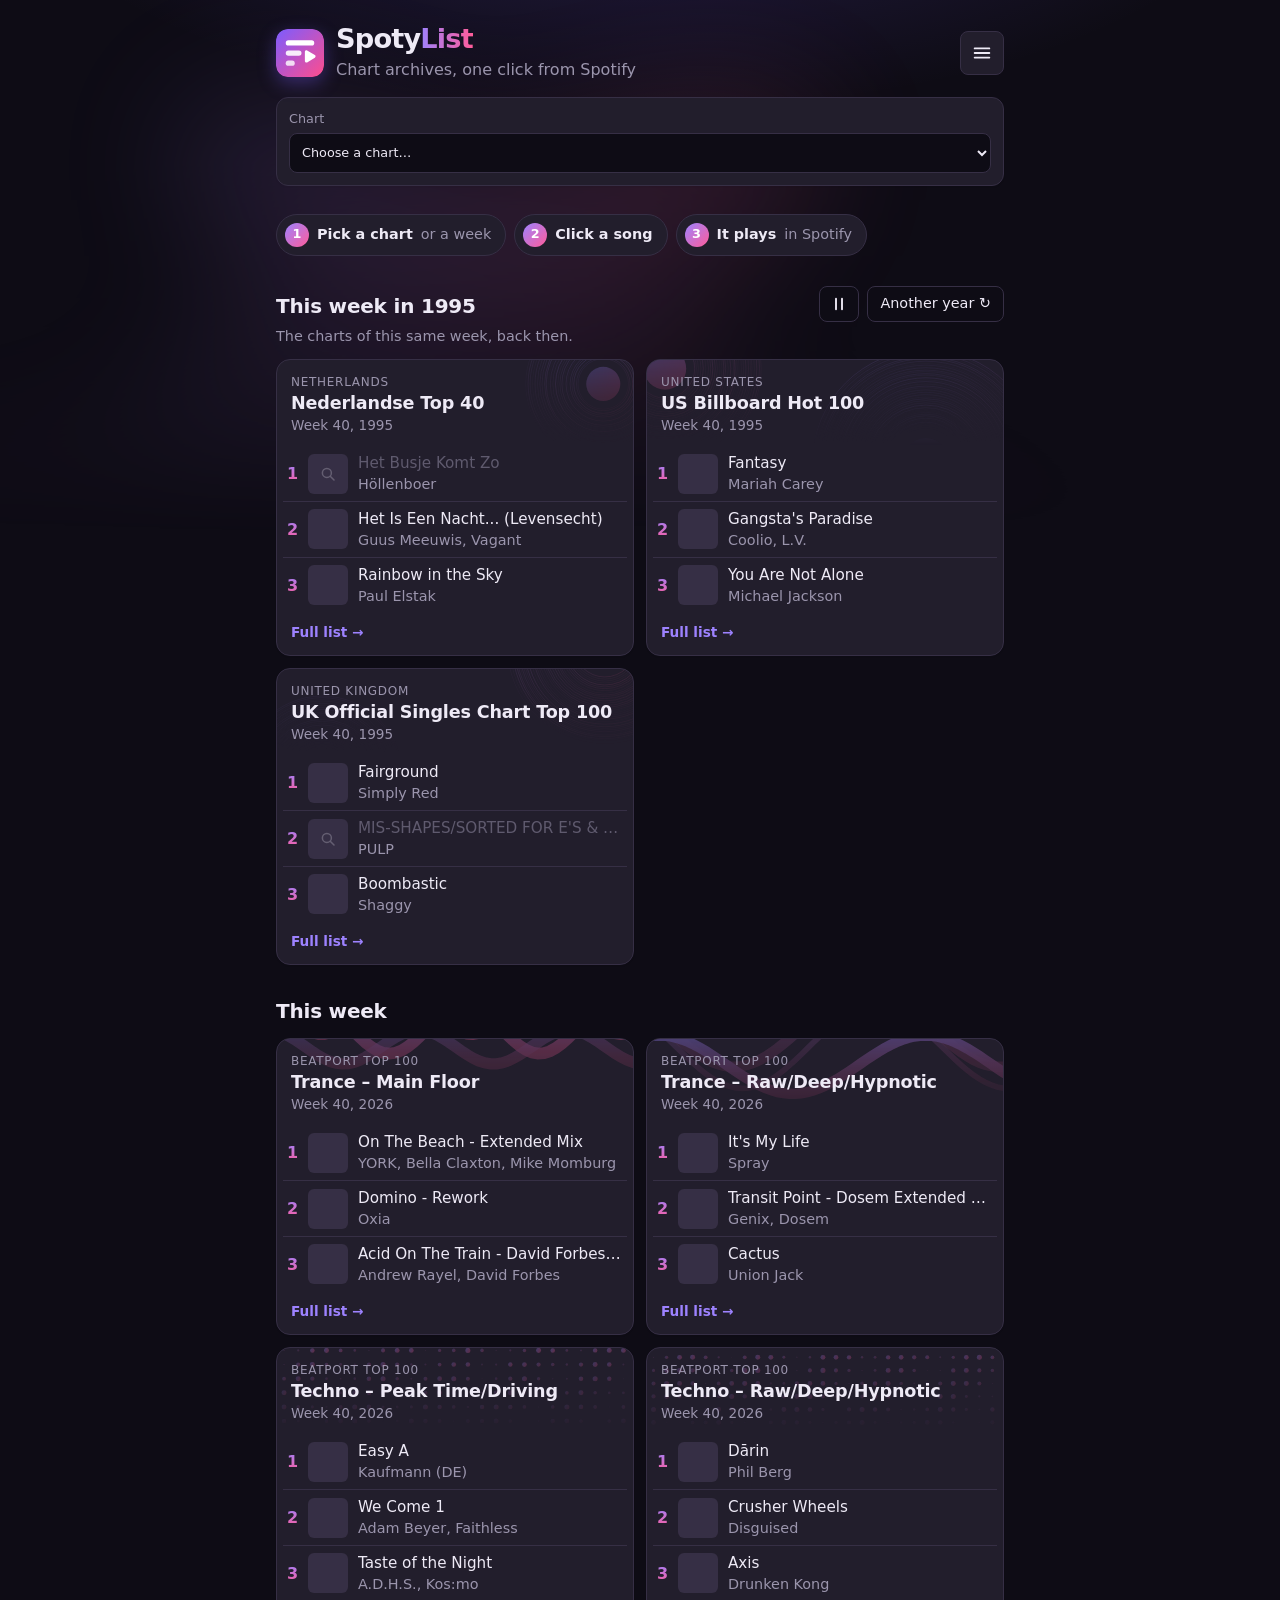
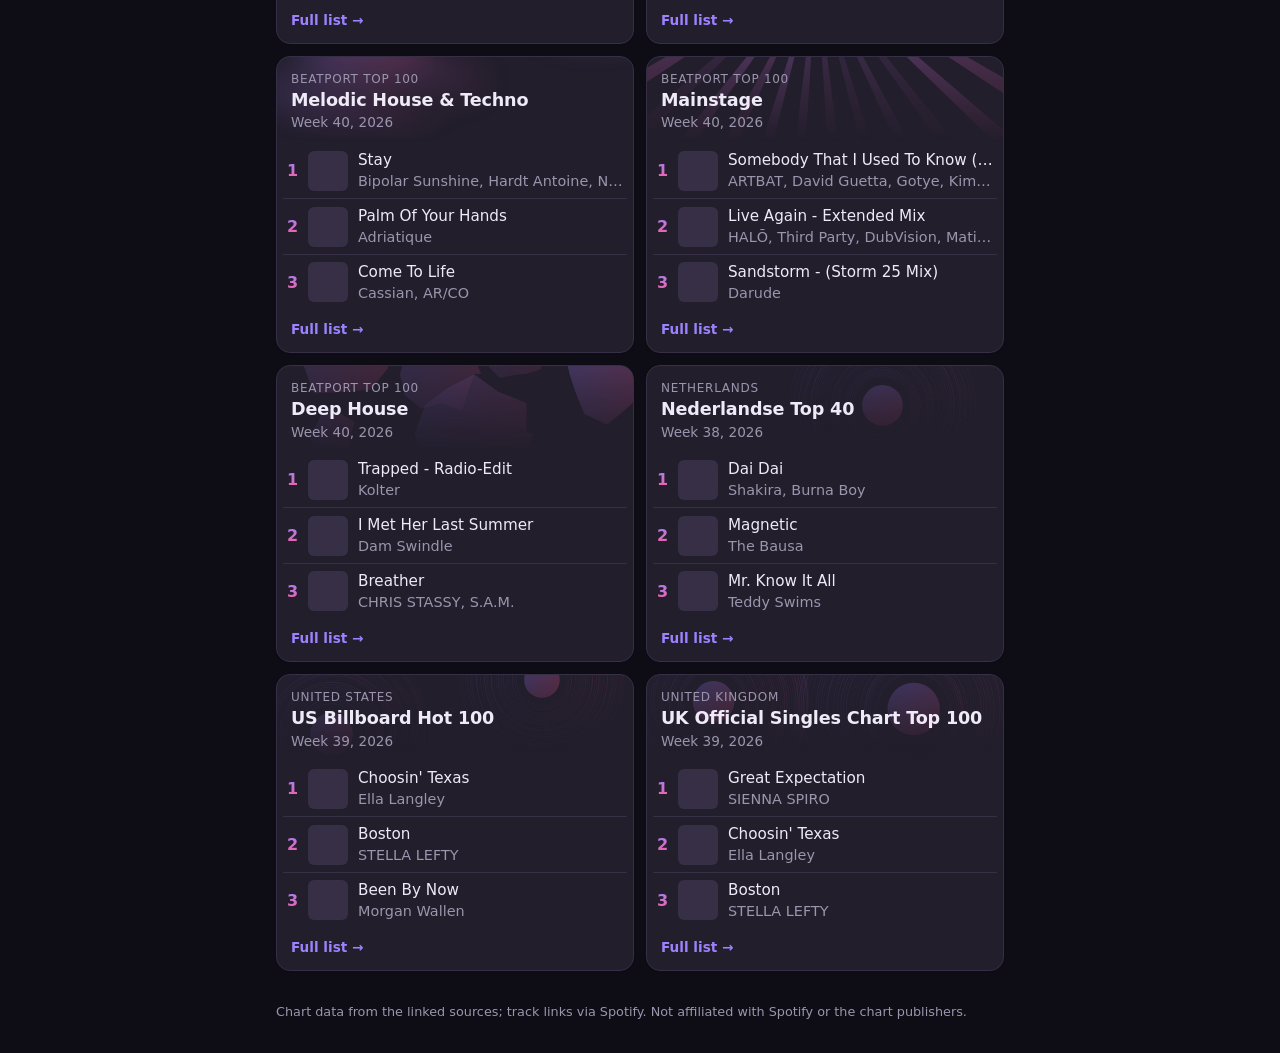
==== index.html @ 544befac "Publish SpotyList (2026-10-03)" ====
<!doctype html>
<html lang="en">
<head>
  <meta charset="utf-8">
  <meta name="viewport" content="width=device-width, initial-scale=1, viewport-fit=cover">
  <title>SpotyList</title>
  <meta name="description" content="Beatport genre Top 100s and music chart archives from the Netherlands, the UK and the US, linked to Spotify.">
  <link rel="icon" href="logo.svg" type="image/svg+xml">
  <!-- Installable app (Add to Home Screen): manifest, icon, and full screen on iOS. -->
  <link rel="manifest" href="manifest.webmanifest">
  <link rel="apple-touch-icon" href="icons/apple-touch-icon.png">
  <meta name="apple-mobile-web-app-capable" content="yes">
  <meta name="mobile-web-app-capable" content="yes">
  <meta name="apple-mobile-web-app-title" content="SpotyList">
  <meta name="apple-mobile-web-app-status-bar-style" content="black-translucent">
  <meta name="theme-color" id="theme-color" content="#0e0c15">
  <script>
    // Apply the theme before first paint, so the page does not flash in the wrong colours.
    // Dark unless the visitor chose Light or Auto (the system setting).
    var theme = 'dark';
    try { theme = localStorage.getItem('spotylist-theme') || 'dark'; } catch (e) {}
    if (theme === 'light' || theme === 'dark') document.documentElement.dataset.theme = theme;
  </script>
  <link rel="stylesheet" href="style.css">
  <script type="module" src="app.js"></script>
</head>
<body>
  <div id="backdrop" class="backdrop" aria-hidden="true"></div>
  <header class="top">
    <a class="brand home" href="#home" title="Home">
      <img class="logo" src="logo.svg" alt="" width="48" height="48">
      <div>
        <h1>Spoty<span class="wordmark-2">List</span></h1>
        <p class="tagline">Chart archives, one click from Spotify</p>
      </div>
    </a>
    <div class="menu">
      <button id="menu" type="button" class="menu-button" aria-label="Options" aria-expanded="false" aria-controls="options">
        <svg viewBox="0 0 24 24" width="22" height="22" aria-hidden="true"><path d="M4 7h16M4 12h16M4 17h16" stroke="currentColor" stroke-width="2" stroke-linecap="round"/></svg>
      </button>
      <div id="options" class="options" role="dialog" aria-label="Options" hidden>
        <div class="option" id="account-option" hidden>
          <span class="option-label">Spotify account</span>
          <div class="account">
            <img id="account-avatar" class="account-avatar" alt="" width="28" height="28" referrerpolicy="no-referrer" hidden>
            <svg id="account-icon" class="account-icon" viewBox="0 0 24 24" width="22" height="22" aria-hidden="true"><circle cx="12" cy="8" r="4" fill="none" stroke="currentColor" stroke-width="2"/><path d="M4 20c1.5-4 4.5-6 8-6s6.5 2 8 6" fill="none" stroke="currentColor" stroke-width="2" stroke-linecap="round"/></svg>
            <span id="account-name" class="account-name">Not logged in</span>
            <button type="button" id="account-button">Log in</button>
          </div>
          <p class="option-note" id="account-note" role="status" hidden></p>
        </div>
        <div class="option" id="open-option">
          <span class="option-label" id="open-label">Open songs in</span>
          <div class="segmented" role="group" aria-labelledby="open-label">
            <button type="button" data-open="app">App</button>
            <button type="button" data-open="web">Web player</button>
          </div>
        </div>
        <div class="option">
          <span class="option-label" id="start-label">Start page</span>
          <div class="segmented" role="group" aria-labelledby="start-label">
            <button type="button" data-start="home">Home</button>
            <button type="button" data-start="last">Last chart</button>
          </div>
        </div>
        <div class="option">
          <span class="option-label" id="theme-label">Theme</span>
          <div class="segmented" role="group" aria-labelledby="theme-label">
            <button type="button" data-theme-choice="system">Auto</button>
            <button type="button" data-theme-choice="light">Light</button>
            <button type="button" data-theme-choice="dark">Dark</button>
          </div>
        </div>
        <label class="option option-check" id="fix-option" hidden>
          <input type="checkbox" id="fix-toggle"> Show Fix buttons (corrects Spotify links)
        </label>
        <form class="option" id="import-option" hidden>
          <label class="option-label" for="import-link">Import a playlist (links chart songs to its tracks)</label>
          <div class="import-row">
            <input id="import-link" type="text" inputmode="url" placeholder="Link to your own copy of a playlist" autocomplete="off">
            <button type="submit" id="import-read">Read</button>
          </div>
          <p class="option-note" id="import-note" role="status" hidden></p>
        </form>
        <p class="option-version" id="version-line" hidden>
          Version <span id="version"></span> · <button type="button" class="link-button" id="reload">Reload</button><span id="status-link" hidden> · <a class="link-button" href="status.html">Data status</a></span>
        </p>
      </div>
    </div>
  </header>

  <main>
    <section class="controls" aria-label="Choose a chart">
      <label>Chart
        <select id="chart"></select>
      </label>
      <label id="year-field">Year
        <select id="year"></select>
      </label>
      <label id="period-field"><span id="period-label">Week</span>
        <select id="period"></select>
      </label>
      <div class="stepper">
        <button id="prev" type="button" aria-label="Previous">‹</button>
        <button id="next" type="button" aria-label="Next">›</button>
      </div>
    </section>

    <section id="home" class="home" hidden>
      <div class="hero">
        <ol class="steps" aria-label="How it works">
          <li><strong>Pick a chart</strong> or a week</li>
          <li><strong>Click a song</strong></li>
          <li><strong>It plays</strong> in Spotify</li>
        </ol>
      </div>

      <div class="section-head">
        <h2 class="section-title" id="history-title">This week in history</h2>
        <div class="section-actions">
          <button type="button" id="history-pause" class="icon-only" aria-pressed="false" aria-label="Pause the years" title="Pause">
            <svg class="icon-pause" viewBox="0 0 24 24" width="18" height="18" aria-hidden="true"><path d="M8 5v14M16 5v14" stroke="currentColor" stroke-width="2.5" stroke-linecap="round"/></svg>
            <svg class="icon-play" viewBox="0 0 24 24" width="18" height="18" aria-hidden="true" hidden><path d="M8 5.5v13l10-6.5z" fill="currentColor"/></svg>
          </button>
          <button type="button" id="history-next">Another year ↻</button>
        </div>
      </div>
      <p class="section-sub" id="history-sub"></p>
      <div class="cards" id="home-history"></div>

      <h2 class="section-title">This week</h2>
      <div class="cards" id="home-week"></div>
    </section>

    <section class="list-head" id="list-head" hidden>
      <div>
        <h2 id="list-title"></h2>
        <p class="meta"><span id="list-stats"></span> · <a id="list-source" target="_blank" rel="noopener">source</a></p>
      </div>
      <div class="actions">
        <button id="copy" type="button" class="primary">Copy Spotify links</button>
        <button id="playlist" type="button" class="primary icon-button" aria-label="Save as a playlist in Spotify" title="Save as a playlist in Spotify" hidden>
          <svg class="icon-add" viewBox="0 0 24 24" width="22" height="22" aria-hidden="true"><path d="M12 5v14M5 12h14" stroke="currentColor" stroke-width="2.5" stroke-linecap="round"/></svg>
          <svg class="icon-update" viewBox="0 0 24 24" width="22" height="22" aria-hidden="true" hidden><path d="M19.5 12a7.5 7.5 0 1 1-2.2-5.3M19.5 4.5v4.2h-4.2" fill="none" stroke="currentColor" stroke-width="2.3" stroke-linecap="round" stroke-linejoin="round"/></svg>
          <svg class="icon-saved" viewBox="0 0 24 24" width="22" height="22" aria-hidden="true" hidden><path d="M5 12.5l4.5 4.5L19 7.5" fill="none" stroke="currentColor" stroke-width="2.5" stroke-linecap="round" stroke-linejoin="round"/></svg>
        </button>
      </div>
    </section>
    <p class="hint" id="playlist-hint" role="status" hidden></p>
    <p class="hint" id="copy-hint" hidden>
      Copied. In the Spotify <strong>desktop</strong> app, open or create a playlist and paste (Ctrl/Cmd + V) to add all tracks.
    </p>

    <p id="status" class="status" role="status"></p>
    <ol id="tracks" class="tracks"></ol>
  </main>

  <footer>
    Chart data from the linked sources; track links via Spotify. Not affiliated with Spotify or the chart publishers.
  </footer>
</body>
</html>
---- style.css ----
:root {
  /* "Night chart": ink and lavender surfaces, a violet-to-magenta brand. Spotify green
     (--accent) is kept for actions that go to Spotify, so it never reads as Spotify's own UI. */
  --bg: #f7f5fc;
  --surface: #ffffff;
  --text: #17141f;
  --muted: #686379;
  --line: #e7e3f0;
  --brand: #6d4aff;
  --brand-2: #e93d82;
  --brand-text: #ffffff;
  --glow: rgb(124 92 255 / 0.12);
  --art-opacity: 0.13;
  --accent: #1db954;
  --accent-text: #0b3d1e;
  --missing: #a29db0;
  color-scheme: light dark;
}

/* Dark tokens: follow the system unless the viewer forced light, or forced dark. */
@media (prefers-color-scheme: dark) {
  :root:not([data-theme="light"]) {
    --bg: #0e0c15;
    --surface: #221e2c;
    --text: #eeeaf6;
    --muted: #9b95ad;
    --line: #362f45;
    --brand: #9d82ff;
    --brand-2: #ff5c9a;
    --brand-text: #120d24;
    --glow: rgb(124 92 255 / 0.22);
    --art-opacity: 0.2;
    --accent-text: #04140a;
    --missing: #5f5a6e;
  }
}
:root[data-theme="dark"] {
  --bg: #0e0c15;
  --surface: #221e2c;
  --text: #eeeaf6;
  --muted: #9b95ad;
  --line: #362f45;
  --brand: #9d82ff;
  --brand-2: #ff5c9a;
  --brand-text: #120d24;
  --glow: rgb(124 92 255 / 0.22);
  --art-opacity: 0.2;
  --accent-text: #04140a;
  --missing: #5f5a6e;
  color-scheme: dark;
}
:root[data-theme="light"] { color-scheme: light; }

* { box-sizing: border-box; }
/* No double-tap zoom (iOS): tapping the week arrows quickly would zoom in instead of stepping.
   Pinch zoom keeps working. */
html, a, button, select, input, label, summary { touch-action: manipulation; }
[hidden] { display: none !important; }

body {
  margin: 0;
  /* A soft glow behind the header. */
  background: radial-gradient(ellipse 900px 360px at 50% -140px, var(--glow), transparent 70%) no-repeat, var(--bg);
  min-height: 100vh;
  color: var(--text);
  font: 16px/1.45 system-ui, -apple-system, "Segoe UI", Roboto, sans-serif;
}

main, .top, footer { max-width: 760px; margin: 0 auto; padding: 0 16px; }
/* Full screen on a phone (installed app, viewport-fit=cover): keep clear of the notch, the
   status bar and the home indicator. env() is 0 in a normal browser tab. */
main, .top, footer {
  padding-left: max(16px, env(safe-area-inset-left));
  padding-right: max(16px, env(safe-area-inset-right));
}

.top {
  display: flex;
  justify-content: space-between;
  align-items: center;
  gap: 8px 16px;
  padding-top: calc(24px + env(safe-area-inset-top));
  padding-bottom: 16px;
}
.top h1 { margin: 0; font-size: 1.7rem; font-weight: 800; letter-spacing: -0.03em; line-height: 1.1; }
.top h1 .wordmark-2, .pos {
  background: linear-gradient(90deg, var(--brand), var(--brand-2));
  -webkit-background-clip: text;
  background-clip: text;
  color: transparent;
}
/* Ranks: top to bottom, so every number has the same colours (a centred 1 in a wide
   column would otherwise only get the middle of a left-to-right gradient). */
.pos { background-image: linear-gradient(180deg, var(--brand), var(--brand-2)); }
.tagline { margin: 4px 0 0; color: var(--muted); }

.brand { min-width: 0; display: flex; align-items: center; gap: 12px; }
.brand .logo { flex: none; width: 48px; height: 48px; border-radius: 12px; box-shadow: 0 6px 18px rgb(124 92 255 / 0.35); }
:focus-visible { outline: 2px solid var(--brand); outline-offset: 2px; }
.menu { position: relative; flex: none; }
.menu-button { display: grid; place-items: center; padding: 0; width: 44px; height: 44px; background: var(--surface); }
.menu-button[aria-expanded="true"] { border-color: var(--muted); }
.options {
  position: absolute;
  z-index: 10;
  top: calc(100% + 8px);
  right: 0;
  display: grid;
  gap: 14px;
  width: max-content;
  max-width: calc(100vw - 32px);
  padding: 14px;
  background: var(--surface);
  border: 1px solid var(--line);
  border-radius: 12px;
  box-shadow: 0 8px 24px rgb(0 0 0 / 0.18);
}
.option { display: grid; gap: 6px; }
.option-label { font-size: 0.8rem; color: var(--muted); }
.account { display: flex; align-items: center; gap: 10px; }
.account-icon { flex: none; width: 28px; color: var(--muted); }
.account-avatar { flex: none; width: 28px; height: 28px; border-radius: 50%; object-fit: cover; background: var(--line); }
.account-name { flex: 1; font-size: 0.9rem; max-width: 22ch; overflow: hidden; text-overflow: ellipsis; white-space: nowrap; }
.option-note { margin: 0; max-width: 32ch; font-size: 0.85rem; color: var(--muted); }
.import-row { display: flex; gap: 8px; }
.import-row input { flex: 1; min-width: 0; min-height: 40px; padding: 6px 8px; font: inherit; color: var(--text); background: var(--bg); border: 1px solid var(--line); border-radius: 8px; }
.option-version { margin: 0; padding-top: 10px; border-top: 1px solid var(--line); font-size: 0.8rem; color: var(--muted); }
.option-check { display: flex; align-items: center; gap: 8px; font-size: 0.9rem; cursor: pointer; }
.option-check input { width: 18px; height: 18px; accent-color: var(--brand); }
/* Equal-width options, each as wide as the widest label. */
.segmented { display: grid; grid-auto-flow: column; grid-auto-columns: 1fr; border: 1px solid var(--line); border-radius: 8px; background: var(--bg); overflow: hidden; }
.segmented button { min-height: 38px; border: 0; border-radius: 0; background: transparent; font-size: 0.9rem; white-space: nowrap; }
.segmented button + button { border-left: 1px solid var(--line); }
.segmented button[aria-pressed="true"] { background: var(--brand); color: var(--brand-text); font-weight: 600; }

.controls {
  display: flex;
  flex-wrap: wrap;
  gap: 8px 12px;
  align-items: end;
  padding: 12px;
  background: var(--surface);
  border: 1px solid var(--line);
  border-radius: 12px;
  box-shadow: 0 1px 2px rgb(0 0 0 / 0.04);
}
.controls label { display: flex; flex-direction: column; gap: 4px; font-size: 0.8rem; color: var(--muted); }
.controls label:first-child { flex: 1 1 240px; }
select, button { font: inherit; color: var(--text); }
select {
  min-height: 40px;
  padding: 6px 8px;
  background: var(--bg);
  border: 1px solid var(--line);
  border-radius: 8px;
  max-width: 100%;
}
.stepper { display: flex; gap: 4px; }
button {
  min-height: 40px;
  min-width: 40px;
  padding: 6px 12px;
  background: var(--bg);
  border: 1px solid var(--line);
  border-radius: 8px;
  cursor: pointer;
}
button:disabled { opacity: 0.4; cursor: default; }
button.primary { background: var(--accent); border-color: var(--accent); color: var(--accent-text); font-weight: 600; }
.icon-button { display: grid; place-items: center; padding: 0; width: 44px; height: 44px; border-radius: 50%; }
.actions { display: flex; gap: 8px; }

/* Title left, actions (copy / +) top right, also on phones: the title wraps instead. */
.list-head { display: flex; justify-content: space-between; align-items: flex-start; gap: 12px; margin: 20px 0 8px; }
.list-head > div:first-child { min-width: 0; }
.actions { flex: none; }
.list-head h2 { margin: 0; font-size: 1.25rem; letter-spacing: -0.01em; }
.meta { margin: 2px 0 0; color: var(--muted); font-size: 0.9rem; }
.meta a { color: inherit; }
.hint { margin: 0 0 8px; padding: 8px 12px; border-radius: 8px; background: var(--surface); border: 1px solid var(--line); font-size: 0.9rem; }
.hint a, .link-button { color: var(--brand); font-weight: 600; }
.link-button { min-height: 0; min-width: 0; padding: 0; border: 0; background: none; font-size: inherit; text-decoration: underline; cursor: pointer; white-space: nowrap; }
.link-button svg { vertical-align: -2px; margin-right: 4px; }
.status { color: var(--muted); margin: 8px 0; }
.status:empty { display: none; }

.tracks { --pos-digits: 3; list-style: none; margin: 0; padding: 0; }
.tracks li { border-bottom: 1px solid var(--line); display: flex; align-items: center; }
.tracks li > a.track { flex: 1; min-width: 0; }
.tracks a.fix { flex: none; margin-left: 4px; padding: 6px 10px; font-size: 0.8rem; color: var(--muted); border: 1px solid var(--line); border-radius: 6px; text-decoration: none; }
.tracks a.fix:hover, .tracks a.fix:focus-visible { background: var(--surface); color: inherit; }
.tracks a.track {
  display: grid;
  /* Rank column as wide as the list's longest number (1ch per tabular digit, a little more
     for the bold weight); numbers centred in it, so a 1 in a Top 100 has no wide gap. */
  grid-template-columns: calc(var(--pos-digits) * 1.08ch) 48px 1fr auto;
  align-items: center;
  gap: 12px;
  padding: 8px 4px;
  color: inherit;
  text-decoration: none;
  border-radius: 8px;
}
.tracks a.track:hover, .tracks a.track:focus-visible { background: var(--surface); }
.pos { text-align: center; font-variant-numeric: tabular-nums; font-weight: 700; }
.cover { width: 48px; height: 48px; border-radius: 6px; background: var(--line); object-fit: cover; }
img.cover { box-shadow: 0 2px 6px rgb(0 0 0 / 0.25); }
span.cover { display: grid; place-items: center; color: var(--text); }
span.cover svg { width: 45%; height: 45%; opacity: 0.25; }
.names { min-width: 0; }
.names .title, .names .artist { display: block; overflow: hidden; text-overflow: ellipsis; white-space: nowrap; }
.names .artist { color: var(--muted); font-size: 0.9rem; }
.go { font-size: 0.8rem; color: var(--muted); white-space: nowrap; }
.missing .names, .missing .go { color: var(--missing); }

/* Background art (site/art.js): faint, strongest at the top and gone by 60% of the screen,
   so song text keeps full contrast. */
.backdrop {
  position: fixed;
  inset: 0;
  z-index: -1;
  pointer-events: none;
  opacity: var(--art-opacity);
  -webkit-mask-image: linear-gradient(to bottom, #000 0, #000 18%, transparent 60%);
  mask-image: linear-gradient(to bottom, #000 0, #000 18%, transparent 60%);
}
.backdrop svg, .card-art svg { width: 100%; height: 100%; display: block; }

/* Home */
section.home { margin-top: 20px; }
.hero { padding: 8px 0 4px; }
.steps { display: flex; flex-wrap: wrap; gap: 8px; list-style: none; margin: 0; padding: 0; counter-reset: step; }
.steps li {
  counter-increment: step;
  display: flex; align-items: center; gap: 8px;
  padding: 8px 14px 8px 8px;
  border: 1px solid var(--line); border-radius: 999px; background: var(--surface);
  font-size: 0.9rem; color: var(--muted);
}
.steps li strong { color: var(--text); font-weight: 600; }
.steps li::before {
  content: counter(step);
  display: grid; place-items: center; width: 24px; height: 24px; border-radius: 50%;
  background: linear-gradient(135deg, var(--brand), var(--brand-2)); color: #fff; font-weight: 700; font-size: 0.8rem;
}
.section-title { margin: 32px 0 12px; font-size: 1.25rem; letter-spacing: -0.01em; }
.section-head { display: flex; flex-wrap: wrap; align-items: baseline; justify-content: space-between; gap: 8px; }
.section-head .section-title { margin-bottom: 0; }
.section-head button { min-height: 36px; font-size: 0.9rem; }
.section-actions { display: flex; gap: 8px; }
.section-head .icon-only { display: grid; place-items: center; width: 36px; padding: 0; }
/* A new year fades in when the years turn by themselves (renderHistory). */
@media (prefers-reduced-motion: no-preference) {
  .cards.turned { animation: fade-in 0.4s ease-out; }
}
@keyframes fade-in { from { opacity: 0; } }
.section-sub { margin: 4px 0 12px; color: var(--muted); font-size: 0.9rem; }
.cards { display: grid; grid-template-columns: repeat(auto-fill, minmax(290px, 1fr)); gap: 12px; }
.card {
  display: flex; flex-direction: column;
  background: var(--surface); border: 1px solid var(--line); border-radius: 14px; overflow: hidden;
  box-shadow: 0 1px 2px rgb(0 0 0 / 0.04);
}
.card-head { position: relative; display: grid; padding: 14px 14px 10px; color: inherit; text-decoration: none; isolation: isolate; }
.card-art { position: absolute; inset: 0; z-index: -1; opacity: 0.35; -webkit-mask-image: linear-gradient(to bottom, #000, transparent); mask-image: linear-gradient(to bottom, #000, transparent); }
.card-group { font-size: 0.75rem; text-transform: uppercase; letter-spacing: 0.06em; color: var(--muted); }
.card-title { font-size: 1.1rem; font-weight: 700; letter-spacing: -0.01em; }
.card-period { font-size: 0.85rem; color: var(--muted); }
.card-head:hover .card-title { text-decoration: underline; }
.tracks.mini { padding: 0 6px; }
.tracks.mini li:last-child { border-bottom: 0; }
.tracks.mini a.track { grid-template-columns: calc(var(--pos-digits) * 1.08ch) 40px 1fr; gap: 10px; padding: 6px 4px; }
.tracks.mini .cover { width: 40px; height: 40px; }
.tracks.mini .go { display: none; }
.tracks.mini .names .title { font-size: 0.95rem; }
.card-more { margin-top: auto; padding: 10px 14px 12px; font-size: 0.85rem; font-weight: 600; color: var(--brand); text-decoration: none; }
.card-more:hover { text-decoration: underline; }

footer { padding-top: 32px; padding-bottom: calc(32px + env(safe-area-inset-bottom)); color: var(--muted); font-size: 0.8rem; }
footer a { color: inherit; }

@media (max-width: 520px) {
  .brand { gap: 10px; }
  .brand .logo { width: 40px; height: 40px; border-radius: 10px; }
  .top h1 { font-size: 1.45rem; }
  .tagline { font-size: 0.9rem; }
  .tracks a.track { grid-template-columns: calc(var(--pos-digits) * 1.08ch) 40px 1fr; gap: 8px; padding: 8px 0; }
  .pos { font-size: 0.9rem; }
  .cover { width: 40px; height: 40px; }
  .go { display: none; }
}

/* beatport.html */
a.brand.home { color: inherit; text-decoration: none; }
.prose { line-height: 1.6; }
.prose h2 { font-size: 1.1rem; margin: 24px 0 8px; }
.prose a { color: inherit; }
.bookmarklet {
  display: inline-block;
  padding: 10px 16px;
  border-radius: 8px;
  background: linear-gradient(90deg, var(--brand), var(--brand-2));
  color: #fff !important;
  font-weight: 600;
  text-decoration: none;
  cursor: grab;
}
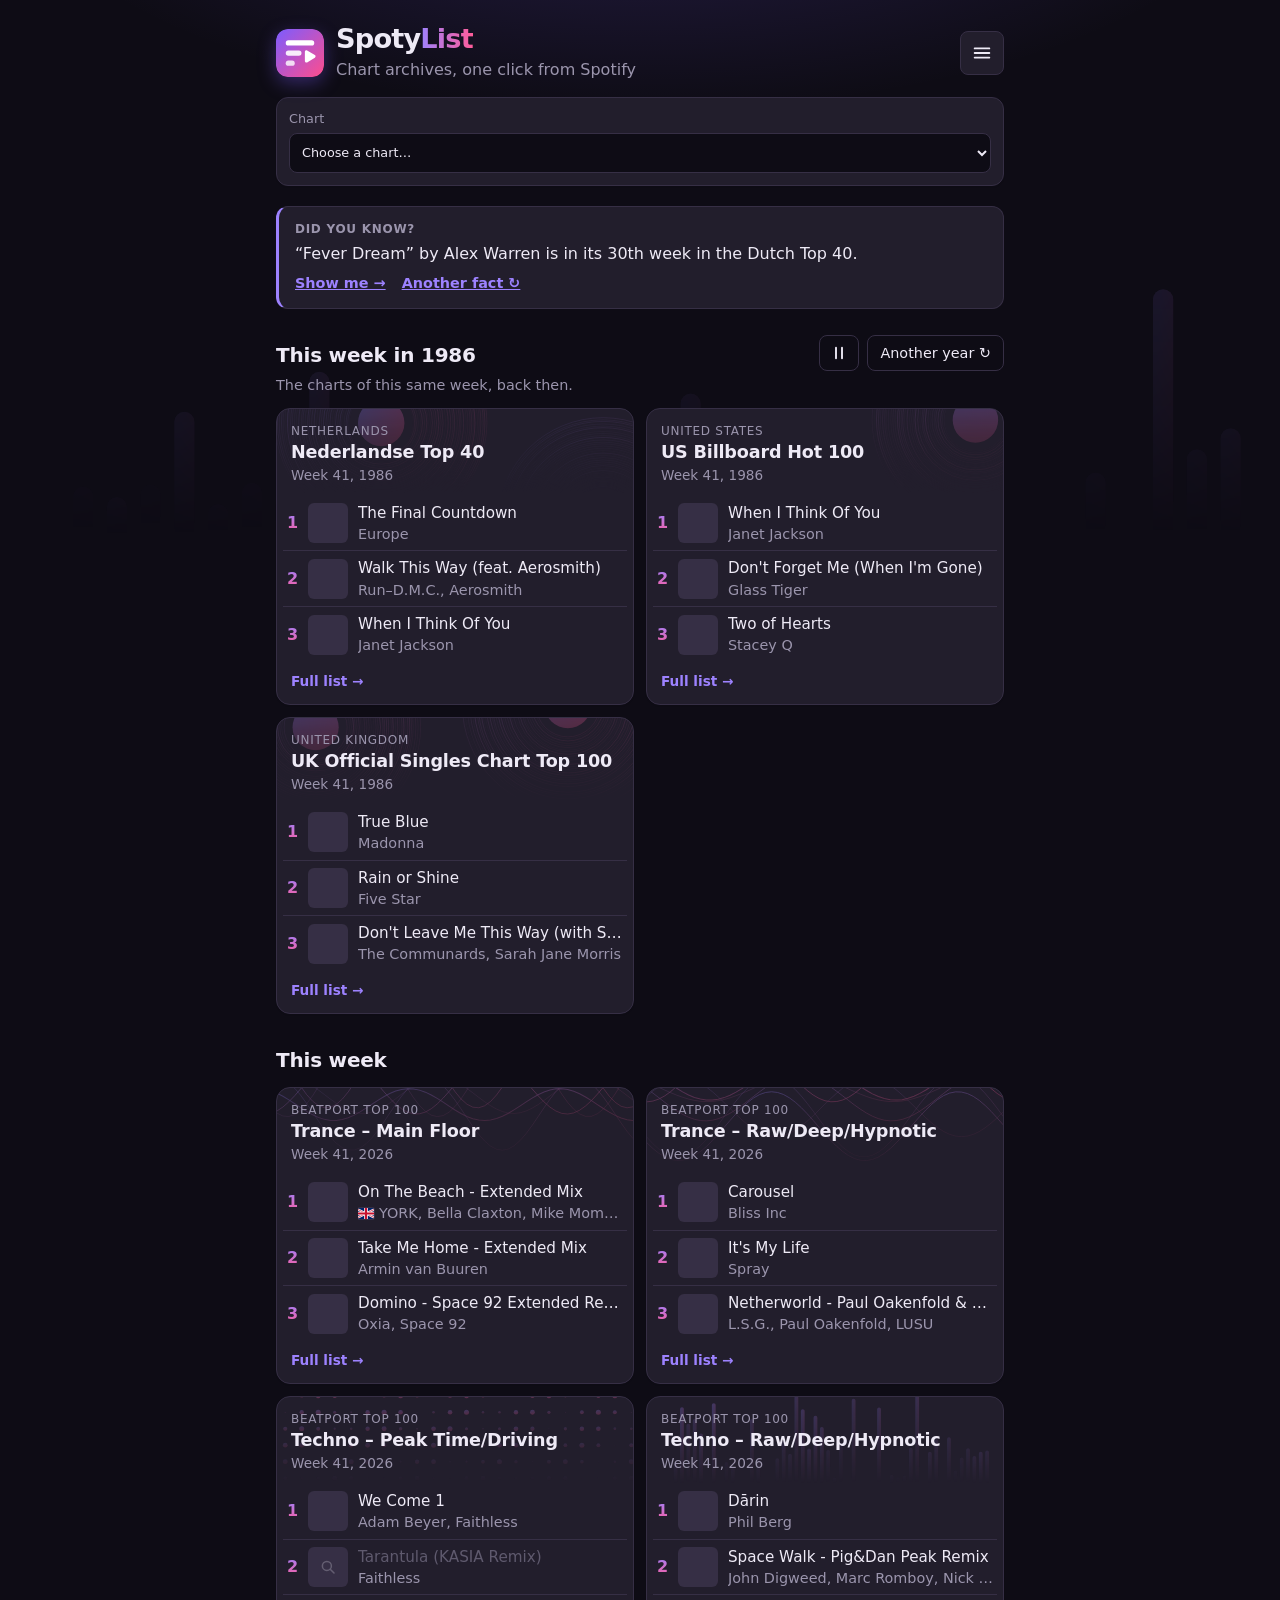
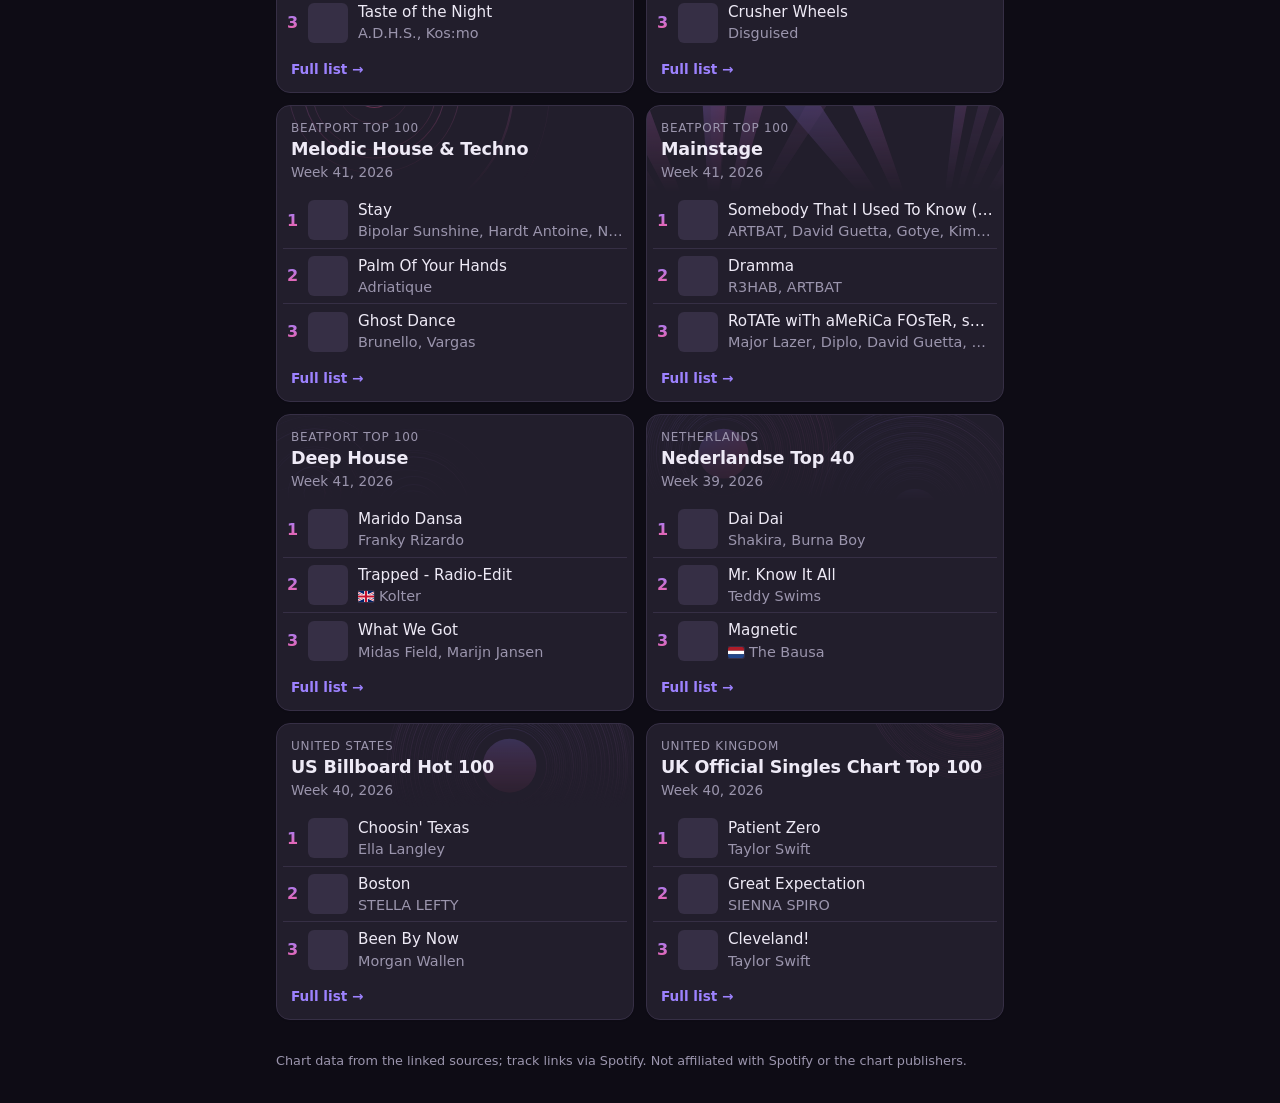
==== commit 2fd88741: "Publish SpotyList (2026-10-10)" ====
--- a/index.html
+++ b/index.html
@@ -34,59 +34,7 @@
         <p class="tagline">Chart archives, one click from Spotify</p>
       </div>
     </a>
-    <div class="menu">
-      <button id="menu" type="button" class="menu-button" aria-label="Options" aria-expanded="false" aria-controls="options">
-        <svg viewBox="0 0 24 24" width="22" height="22" aria-hidden="true"><path d="M4 7h16M4 12h16M4 17h16" stroke="currentColor" stroke-width="2" stroke-linecap="round"/></svg>
-      </button>
-      <div id="options" class="options" role="dialog" aria-label="Options" hidden>
-        <div class="option" id="account-option" hidden>
-          <span class="option-label">Spotify account</span>
-          <div class="account">
-            <img id="account-avatar" class="account-avatar" alt="" width="28" height="28" referrerpolicy="no-referrer" hidden>
-            <svg id="account-icon" class="account-icon" viewBox="0 0 24 24" width="22" height="22" aria-hidden="true"><circle cx="12" cy="8" r="4" fill="none" stroke="currentColor" stroke-width="2"/><path d="M4 20c1.5-4 4.5-6 8-6s6.5 2 8 6" fill="none" stroke="currentColor" stroke-width="2" stroke-linecap="round"/></svg>
-            <span id="account-name" class="account-name">Not logged in</span>
-            <button type="button" id="account-button">Log in</button>
-          </div>
-          <p class="option-note" id="account-note" role="status" hidden></p>
-        </div>
-        <div class="option" id="open-option">
-          <span class="option-label" id="open-label">Open songs in</span>
-          <div class="segmented" role="group" aria-labelledby="open-label">
-            <button type="button" data-open="app">App</button>
-            <button type="button" data-open="web">Web player</button>
-          </div>
-        </div>
-        <div class="option">
-          <span class="option-label" id="start-label">Start page</span>
-          <div class="segmented" role="group" aria-labelledby="start-label">
-            <button type="button" data-start="home">Home</button>
-            <button type="button" data-start="last">Last chart</button>
-          </div>
-        </div>
-        <div class="option">
-          <span class="option-label" id="theme-label">Theme</span>
-          <div class="segmented" role="group" aria-labelledby="theme-label">
-            <button type="button" data-theme-choice="system">Auto</button>
-            <button type="button" data-theme-choice="light">Light</button>
-            <button type="button" data-theme-choice="dark">Dark</button>
-          </div>
-        </div>
-        <label class="option option-check" id="fix-option" hidden>
-          <input type="checkbox" id="fix-toggle"> Show Fix buttons (corrects Spotify links)
-        </label>
-        <form class="option" id="import-option" hidden>
-          <label class="option-label" for="import-link">Import a playlist (links chart songs to its tracks)</label>
-          <div class="import-row">
-            <input id="import-link" type="text" inputmode="url" placeholder="Link to your own copy of a playlist" autocomplete="off">
-            <button type="submit" id="import-read">Read</button>
-          </div>
-          <p class="option-note" id="import-note" role="status" hidden></p>
-        </form>
-        <p class="option-version" id="version-line" hidden>
-          Version <span id="version"></span> · <button type="button" class="link-button" id="reload">Reload</button><span id="status-link" hidden> · <a class="link-button" href="status.html">Data status</a></span>
-        </p>
-      </div>
-    </div>
+    <div class="menu" id="menu-root" data-page="charts"></div>
   </header>
 
   <main>
@@ -107,13 +55,11 @@
     </section>
 
     <section id="home" class="home" hidden>
-      <div class="hero">
-        <ol class="steps" aria-label="How it works">
-          <li><strong>Pick a chart</strong> or a week</li>
-          <li><strong>Click a song</strong></li>
-          <li><strong>It plays</strong> in Spotify</li>
-        </ol>
-      </div>
+      <aside class="fact" id="fact" aria-labelledby="fact-label" hidden>
+        <p class="fact-label" id="fact-label">Did you know?</p>
+        <p class="fact-text" id="fact-text" aria-live="polite"></p>
+        <p class="fact-actions"><a id="fact-link" class="fact-link" hidden>Show me →</a><button type="button" id="fact-next" class="link-button" hidden>Another fact ↻</button></p>
+      </aside>
 
       <div class="section-head">
         <h2 class="section-title" id="history-title">This week in history</h2>
@@ -135,7 +81,7 @@
     <section class="list-head" id="list-head" hidden>
       <div>
         <h2 id="list-title"></h2>
-        <p class="meta"><span id="list-stats"></span> · <a id="list-source" target="_blank" rel="noopener">source</a></p>
+        <p class="meta"><span id="list-stats"></span><span id="list-source-wrap"> · <a id="list-source" target="_blank" rel="noopener">source</a></span></p>
       </div>
       <div class="actions">
         <button id="copy" type="button" class="primary">Copy Spotify links</button>
@@ -145,6 +91,7 @@
           <svg class="icon-saved" viewBox="0 0 24 24" width="22" height="22" aria-hidden="true" hidden><path d="M5 12.5l4.5 4.5L19 7.5" fill="none" stroke="currentColor" stroke-width="2.5" stroke-linecap="round" stroke-linejoin="round"/></svg>
         </button>
       </div>
+      <p class="meta list-about" id="list-about" hidden></p>
     </section>
     <p class="hint" id="playlist-hint" role="status" hidden></p>
     <p class="hint" id="copy-hint" hidden>
--- a/style.css
+++ b/style.css
@@ -50,6 +50,14 @@
   color-scheme: dark;
 }
 :root[data-theme="light"] { color-scheme: light; }
+
+/* One fixed hue per country in charts (stories, song history), validated as a set (colour-blind
+   and normal vision, all pairs) for each mode; lines also carry a label. */
+:root { --c-nl: #eb6834; --c-uk: #2a78d6; --c-us: #1baf7a; }
+@media (prefers-color-scheme: dark) {
+  :root:not([data-theme="light"]) { --c-nl: #d95926; --c-uk: #3987e5; --c-us: #199e70; }
+}
+:root[data-theme="dark"] { --c-nl: #d95926; --c-uk: #3987e5; --c-us: #199e70; }
 
 * { box-sizing: border-box; }
 /* No double-tap zoom (iOS): tapping the week arrows quickly would zoom in instead of stepping.
@@ -228,21 +236,6 @@
 
 /* Home */
 section.home { margin-top: 20px; }
-.hero { padding: 8px 0 4px; }
-.steps { display: flex; flex-wrap: wrap; gap: 8px; list-style: none; margin: 0; padding: 0; counter-reset: step; }
-.steps li {
-  counter-increment: step;
-  display: flex; align-items: center; gap: 8px;
-  padding: 8px 14px 8px 8px;
-  border: 1px solid var(--line); border-radius: 999px; background: var(--surface);
-  font-size: 0.9rem; color: var(--muted);
-}
-.steps li strong { color: var(--text); font-weight: 600; }
-.steps li::before {
-  content: counter(step);
-  display: grid; place-items: center; width: 24px; height: 24px; border-radius: 50%;
-  background: linear-gradient(135deg, var(--brand), var(--brand-2)); color: #fff; font-weight: 700; font-size: 0.8rem;
-}
 .section-title { margin: 32px 0 12px; font-size: 1.25rem; letter-spacing: -0.01em; }
 .section-head { display: flex; flex-wrap: wrap; align-items: baseline; justify-content: space-between; gap: 8px; }
 .section-head .section-title { margin-bottom: 0; }
@@ -305,3 +298,70 @@
   text-decoration: none;
   cursor: grab;
 }
+
+/* "Did you know?" on the home page. */
+.fact { margin-top: 0; padding: 14px 16px; background: var(--surface); border: 1px solid var(--line); border-left: 3px solid var(--brand); border-radius: 12px; }
+.fact-label { margin: 0 0 4px; font-size: 0.75rem; font-weight: 700; letter-spacing: 0.06em; text-transform: uppercase; color: var(--muted); }
+.fact-text { margin: 0; font-size: 1rem; line-height: 1.45; }
+.fact-actions { display: flex; flex-wrap: wrap; gap: 6px 16px; margin: 8px 0 0; font-size: 0.9rem; }
+.fact-link { color: var(--brand); font-weight: 600; }
+.list-head { flex-wrap: wrap; }
+.list-about { flex-basis: 100%; max-width: 60ch; margin-top: -4px; }
+
+/* Badges before the artist in a chart list: new this week, back after years, long runner, Christmas. */
+.badge { display: inline-block; margin-right: 6px; padding: 0 6px; border: 1px solid var(--line); border-radius: 999px; font-size: 0.68rem; font-weight: 700; line-height: 1.5; letter-spacing: 0.02em; color: var(--muted); vertical-align: 2px; white-space: nowrap; }
+.badge-new { color: var(--brand); border-color: var(--brand); }
+.badge-back { color: var(--brand-2); border-color: var(--brand-2); }
+.badge-xmas { border: 0; padding: 0; font-size: 0.85rem; vertical-align: 0; }
+/* Country flag of a local hit (app.js localFlag): charted in one country only. */
+.flag { display: inline-block; width: 16px; height: 11px; margin-right: 5px; vertical-align: -1px; border-radius: 2px; overflow: hidden; box-shadow: 0 0 0 1px var(--line); }
+.flag svg { display: block; width: 100%; height: 100%; }
+
+/* The song(s) a "Did you know?" fact is about, when followed from it. */
+.tracks li.spot { background: color-mix(in srgb, var(--brand) 14%, transparent); border-radius: 10px; }
+@media (prefers-reduced-motion: no-preference) {
+  .tracks li.spot { animation: spot-in 1.4s ease-out; }
+}
+@keyframes spot-in { from { background: color-mix(in srgb, var(--brand) 38%, transparent); } }
+
+/* Pages at the top of the ☰ menu (menu.js): an icon, a name and what is there. */
+.menu-nav { display: grid; gap: 4px; margin: -4px -4px 2px; padding-bottom: 12px; border-bottom: 1px solid var(--line); }
+.nav-row { display: flex; align-items: center; gap: 12px; padding: 8px 10px; border-radius: 10px; color: var(--text); text-decoration: none; }
+.nav-row:hover { background: var(--bg); }
+.nav-row[aria-current="page"] { background: color-mix(in srgb, var(--brand) 14%, transparent); }
+.nav-icon { flex: none; width: 36px; height: 36px; padding: 7px; border-radius: 10px; color: var(--brand-text); background: linear-gradient(135deg, var(--brand), var(--brand-2)); }
+.nav-row strong { display: block; font-size: 0.95rem; }
+.nav-row small { display: block; font-size: 0.8rem; color: var(--muted); }
+
+/* Song history: the button on a chart row, and the panel it opens (history.js). */
+.history-btn { flex: none; display: grid; place-items: center; width: 40px; height: 40px; margin-left: 2px; padding: 0; border: 0; border-radius: 10px; background: transparent; color: var(--muted); cursor: pointer; }
+.history-btn:hover, .history-btn:focus-visible { background: var(--surface); color: var(--brand); }
+.tracks.mini .history-btn { display: none; }
+dialog.history { width: min(560px, calc(100vw - 24px)); max-height: min(86vh, 760px); padding: 0; border: 1px solid var(--line); border-radius: 16px; background: var(--surface); color: var(--text); box-shadow: 0 16px 48px rgb(0 0 0 / 0.35); }
+dialog.history::backdrop { background: rgb(0 0 0 / 0.5); }
+@media (max-width: 520px) {
+  /* A sheet from the bottom on a phone. */
+  dialog.history { width: 100vw; max-width: 100vw; margin: auto 0 0; border-radius: 16px 16px 0 0; padding-bottom: env(safe-area-inset-bottom); }
+}
+.history-head { display: grid; grid-template-columns: 48px 1fr 40px; gap: 12px; align-items: center; padding: 14px 14px 10px; border-bottom: 1px solid var(--line); }
+.history-head .cover { width: 48px; height: 48px; border-radius: 8px; background: var(--line); object-fit: cover; }
+.history-names { min-width: 0; display: grid; }
+.history-names strong, .history-names span { overflow: hidden; text-overflow: ellipsis; white-space: nowrap; }
+.history-names span { color: var(--muted); font-size: 0.9rem; }
+.history-close { width: 40px; height: 40px; padding: 0; border: 0; border-radius: 10px; background: transparent; color: var(--muted); font-size: 1.6rem; line-height: 1; cursor: pointer; }
+.history-close:hover { background: var(--bg); color: var(--text); }
+.history-body { padding: 4px 16px 16px; overflow-y: auto; }
+.history-note { margin: 10px 0; color: var(--muted); font-size: 0.9rem; }
+.history-chart { margin-top: 14px; }
+.history-chart-head { margin: 0 0 4px; font-size: 0.9rem; }
+.history-key { display: inline-block; width: 10px; height: 10px; margin-right: 6px; border-radius: 3px; }
+.history-key.nl { background: var(--c-nl); } .history-key.uk { background: var(--c-uk); } .history-key.us { background: var(--c-us); }
+.history-curve { display: block; width: 100%; height: 64px; }
+.history-curve path { fill: none; stroke-width: 2; stroke-linejoin: round; stroke-linecap: round; }
+.history-curve path.nl { stroke: var(--c-nl); } .history-curve path.uk { stroke: var(--c-uk); } .history-curve path.us { stroke: var(--c-us); }
+.history-curve .top-line { stroke: var(--line); stroke-dasharray: 3 4; vector-effect: non-scaling-stroke; }
+.history-curve .base-line { stroke: var(--line); vector-effect: non-scaling-stroke; }
+.history-links { margin: 4px 0 0; font-size: 0.85rem; color: var(--muted); }
+.history-links a { color: var(--brand); font-weight: 600; }
+.history-axis { display: flex; justify-content: space-between; gap: 8px; margin: 10px 0 0; font-size: 0.75rem; color: var(--muted); }
+.history-play { display: inline-block; margin-top: 16px; padding: 10px 16px; border-radius: 999px; background: var(--accent); color: var(--accent-text); font-weight: 700; text-decoration: none; }
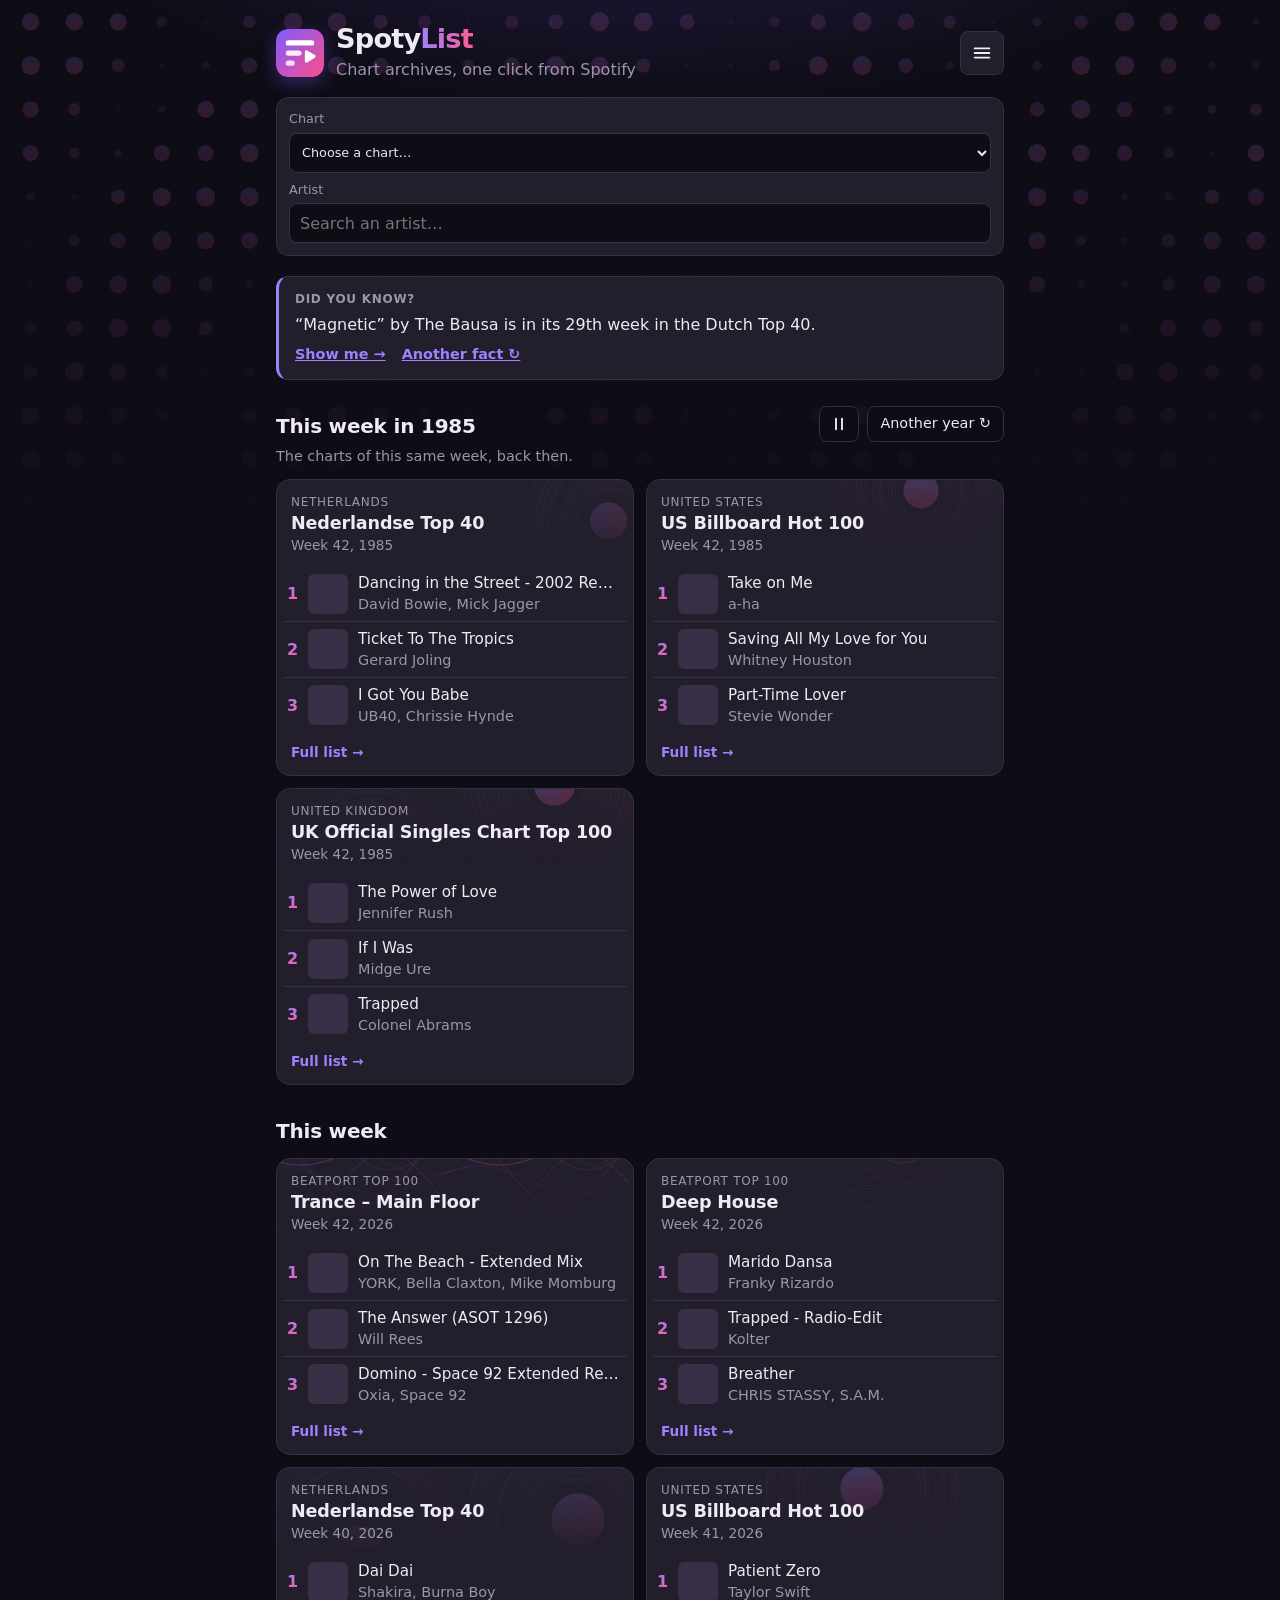
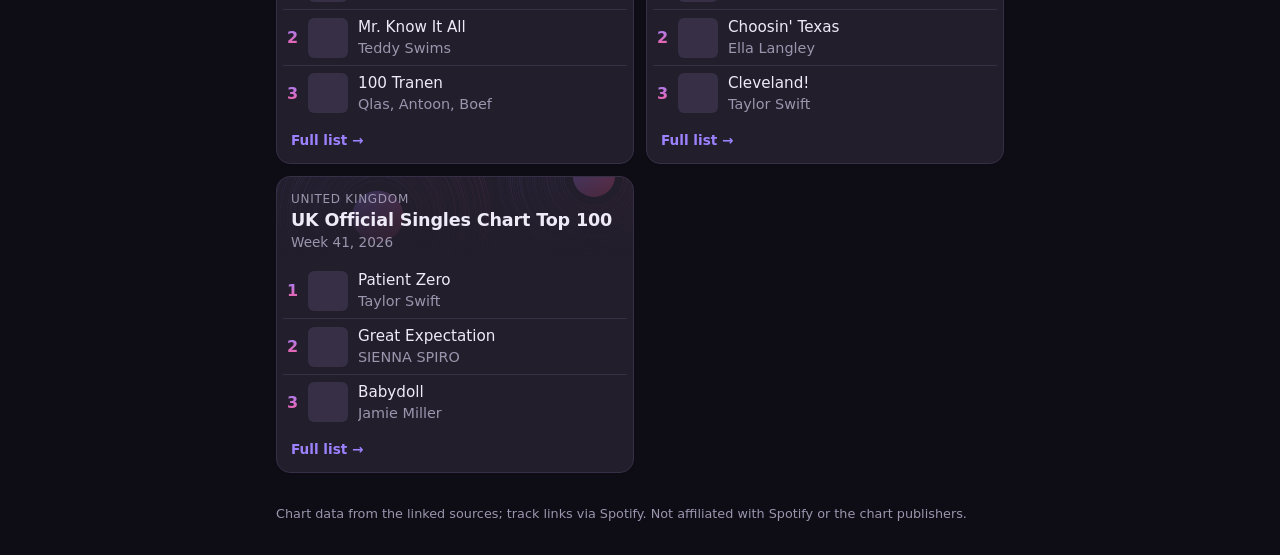
==== commit d87b5f76: "Publish SpotyList (2026-10-17)" ====
--- a/index.html
+++ b/index.html
@@ -52,6 +52,12 @@
         <button id="prev" type="button" aria-label="Previous">‹</button>
         <button id="next" type="button" aria-label="Next">›</button>
       </div>
+      <div class="artist-search" role="search">
+        <label for="artist-q">Artist</label>
+        <input id="artist-q" type="search" placeholder="Search an artist…" autocomplete="off" autocapitalize="off" spellcheck="false"
+          role="combobox" aria-autocomplete="list" aria-expanded="false" aria-controls="artist-results">
+        <ul id="artist-results" class="artist-results" role="listbox" aria-label="Artists" hidden></ul>
+      </div>
     </section>
 
     <section id="home" class="home" hidden>
@@ -80,6 +86,7 @@
 
     <section class="list-head" id="list-head" hidden>
       <div>
+        <img class="artist-photo" id="artist-photo" alt="" width="64" height="64" hidden>
         <h2 id="list-title"></h2>
         <p class="meta"><span id="list-stats"></span><span id="list-source-wrap"> · <a id="list-source" target="_blank" rel="noopener">source</a></span></p>
       </div>
@@ -92,6 +99,8 @@
         </button>
       </div>
       <p class="meta list-about" id="list-about" hidden></p>
+      <nav class="chart-tabs" id="artist-tabs" aria-label="Charts" hidden></nav>
+      <div class="career" id="artist-career" hidden></div>
     </section>
     <p class="hint" id="playlist-hint" role="status" hidden></p>
     <p class="hint" id="copy-hint" hidden>
--- a/style.css
+++ b/style.css
@@ -164,6 +164,18 @@
   max-width: 100%;
 }
 .stepper { display: flex; gap: 4px; }
+/* Artist search (app.js): a field under the chart menus, its matches in a list below it. */
+.artist-search { position: relative; flex: 1 1 100%; display: flex; flex-direction: column; gap: 4px; font-size: 0.8rem; color: var(--muted); }
+.controls .artist-search label { flex: none; } /* not the 240px of .controls label:first-child */
+.artist-search input { min-height: 40px; padding: 6px 10px; font: inherit; font-size: 1rem; color: var(--text); background: var(--bg); border: 1px solid var(--line); border-radius: 8px; }
+.artist-search input:focus { outline: 2px solid var(--brand); outline-offset: 1px; }
+.artist-results { position: absolute; top: 100%; left: 0; right: 0; z-index: 30; max-height: min(60vh, 420px); overflow-y: auto; margin: 4px 0 0; padding: 4px; list-style: none; background: var(--surface); border: 1px solid var(--line); border-radius: 10px; box-shadow: 0 12px 32px rgb(0 0 0 / 0.3); }
+.artist-results li { display: flex; justify-content: space-between; align-items: center; gap: 12px; padding: 9px 10px; border-radius: 8px; color: var(--text); font-size: 0.95rem; cursor: pointer; }
+.artist-results li[aria-selected="true"], .artist-results li:hover { background: color-mix(in srgb, var(--brand) 16%, var(--surface)); }
+.artist-results .name { display: flex; align-items: center; gap: 10px; min-width: 0; }
+.artist-results .avatar { flex: none; width: 28px; height: 28px; border-radius: 50%; object-fit: cover; background: var(--line); }
+.artist-results .count { flex: none; color: var(--muted); font-size: 0.85rem; font-variant-numeric: tabular-nums; }
+.artist-results .none { cursor: default; color: var(--muted); }
 button {
   min-height: 40px;
   min-width: 40px;
@@ -181,6 +193,11 @@
 /* Title left, actions (copy / +) top right, also on phones: the title wraps instead. */
 .list-head { display: flex; justify-content: space-between; align-items: flex-start; gap: 12px; margin: 20px 0 8px; }
 .list-head > div:first-child { min-width: 0; }
+/* An artist's page: their photo left of the name (a cover of their biggest hit until there is one). */
+.list-head.with-photo > div:first-child { display: grid; grid-template-columns: 64px 1fr; column-gap: 14px; align-items: center; }
+.list-head.with-photo > div:first-child > .artist-photo { grid-row: 1 / span 2; }
+.artist-photo { width: 64px; height: 64px; border-radius: 50%; object-fit: cover; background: var(--line); }
+.artist-photo.is-cover { border-radius: 10px; }
 .actions { flex: none; }
 .list-head h2 { margin: 0; font-size: 1.25rem; letter-spacing: -0.01em; }
 .meta { margin: 2px 0 0; color: var(--muted); font-size: 0.9rem; }
@@ -307,15 +324,47 @@
 .fact-link { color: var(--brand); font-weight: 600; }
 .list-head { flex-wrap: wrap; }
 .list-about { flex-basis: 100%; max-width: 60ch; margin-top: -4px; }
+/* An artist's page (app.js showArtist): one chart at a time, songs by the year they entered. */
+.chart-tabs { flex-basis: 100%; display: flex; flex-wrap: wrap; gap: 6px; }
+.chart-tabs a { display: inline-flex; align-items: center; min-height: 32px; padding: 0 12px; border: 1px solid var(--line); border-radius: 999px; background: var(--surface); color: var(--muted); font-size: 0.85rem; text-decoration: none; }
+.chart-tabs a[aria-current="page"] { border-color: var(--brand); color: var(--text); background: color-mix(in srgb, var(--brand) 14%, var(--surface)); }
+.chart-tabs .count { margin-left: 5px; opacity: 0.75; font-variant-numeric: tabular-nums; }
+#tracks li.year-head { display: block; padding: 18px 4px 6px; border: 0; font-size: 0.85rem; font-weight: 700; letter-spacing: 0.04em; color: var(--muted); scroll-margin-top: 12px; }
+#tracks li.year-head:first-child { padding-top: 4px; }
+#tracks li.section-head { padding-top: 28px; font-size: 1rem; color: var(--text); }
+#tracks li.section-head:first-child { padding-top: 4px; }
+/* Its own + (logged in), right-aligned; the save messages under it. */
+#tracks li.section-head { display: flex; align-items: center; justify-content: space-between; gap: 12px; padding-bottom: 8px; }
+#tracks li.section-head .save-section { flex: none; width: 36px; height: 36px; }
+#tracks li.section-head .save-section svg { width: 18px; height: 18px; }
+#tracks li.save-hint { display: block; padding: 0 4px 8px; border: 0; }
+#tracks li.save-hint .hint { margin: 0; }
+.chart-tabs a svg { width: 16px; height: 11px; margin-right: 6px; border-radius: 2px; }
+/* A song on an artist's page: the Spotify row, its peak chips under the title, the history button. */
+#tracks li.artist-song { display: grid; grid-template-columns: 1fr auto; grid-template-rows: auto auto; }
+#tracks li.artist-song > a.track { grid-row: 1; grid-column: 1; padding-bottom: 2px; }
+#tracks li.artist-song > .history-btn { grid-row: 1; grid-column: 2; align-self: center; }
+#tracks li.artist-song.no-pos > a.track { grid-template-columns: 48px 1fr auto; }
+#tracks li.artist-song.no-pos .pos { display: none; }
+#tracks li.artist-song .peaks { grid-row: 2; grid-column: 1 / span 2; display: flex; flex-wrap: wrap; align-items: center; gap: 5px; margin-top: -4px; padding: 0 4px 10px var(--peaks-plain, 64px); }
+#tracks li.artist-song:not(.no-pos) .peaks { padding-left: var(--peaks-ranked, 80px); }
+#tracks li.artist-song .peaks .year { margin-right: 4px; color: var(--muted); font-size: 0.85rem; font-variant-numeric: tabular-nums; }
+.peaks a.peak { display: inline-flex; align-items: center; gap: 4px; min-height: 28px; padding: 0 7px; border: 1px solid var(--line); border-radius: 999px; color: var(--text); font-size: 0.8rem; font-weight: 600; font-variant-numeric: tabular-nums; text-decoration: none; }
+.peaks a.peak:hover, .peaks a.peak:focus-visible { border-color: var(--brand); background: var(--surface); }
+.peaks a.peak svg { width: 15px; height: 10px; border-radius: 2px; box-shadow: 0 0 0 1px var(--line); }
+/* The career strip on an artist's page: songs per year. */
+.career { flex-basis: 100%; }
+.career-bars { display: block; width: 100%; height: 44px; }
+.career-bars rect { fill: var(--brand); }
+.career-bars rect.hit { fill: transparent; cursor: pointer; }
+.career-bars g:hover rect:not(.hit) { fill: var(--brand-2); }
+.career-labels { display: flex; justify-content: space-between; margin: 4px 0 0; font-size: 0.75rem; color: var(--muted); font-variant-numeric: tabular-nums; }
 
 /* Badges before the artist in a chart list: new this week, back after years, long runner, Christmas. */
 .badge { display: inline-block; margin-right: 6px; padding: 0 6px; border: 1px solid var(--line); border-radius: 999px; font-size: 0.68rem; font-weight: 700; line-height: 1.5; letter-spacing: 0.02em; color: var(--muted); vertical-align: 2px; white-space: nowrap; }
 .badge-new { color: var(--brand); border-color: var(--brand); }
 .badge-back { color: var(--brand-2); border-color: var(--brand-2); }
 .badge-xmas { border: 0; padding: 0; font-size: 0.85rem; vertical-align: 0; }
-/* Country flag of a local hit (app.js localFlag): charted in one country only. */
-.flag { display: inline-block; width: 16px; height: 11px; margin-right: 5px; vertical-align: -1px; border-radius: 2px; overflow: hidden; box-shadow: 0 0 0 1px var(--line); }
-.flag svg { display: block; width: 100%; height: 100%; }
 
 /* The song(s) a "Did you know?" fact is about, when followed from it. */
 .tracks li.spot { background: color-mix(in srgb, var(--brand) 14%, transparent); border-radius: 10px; }
